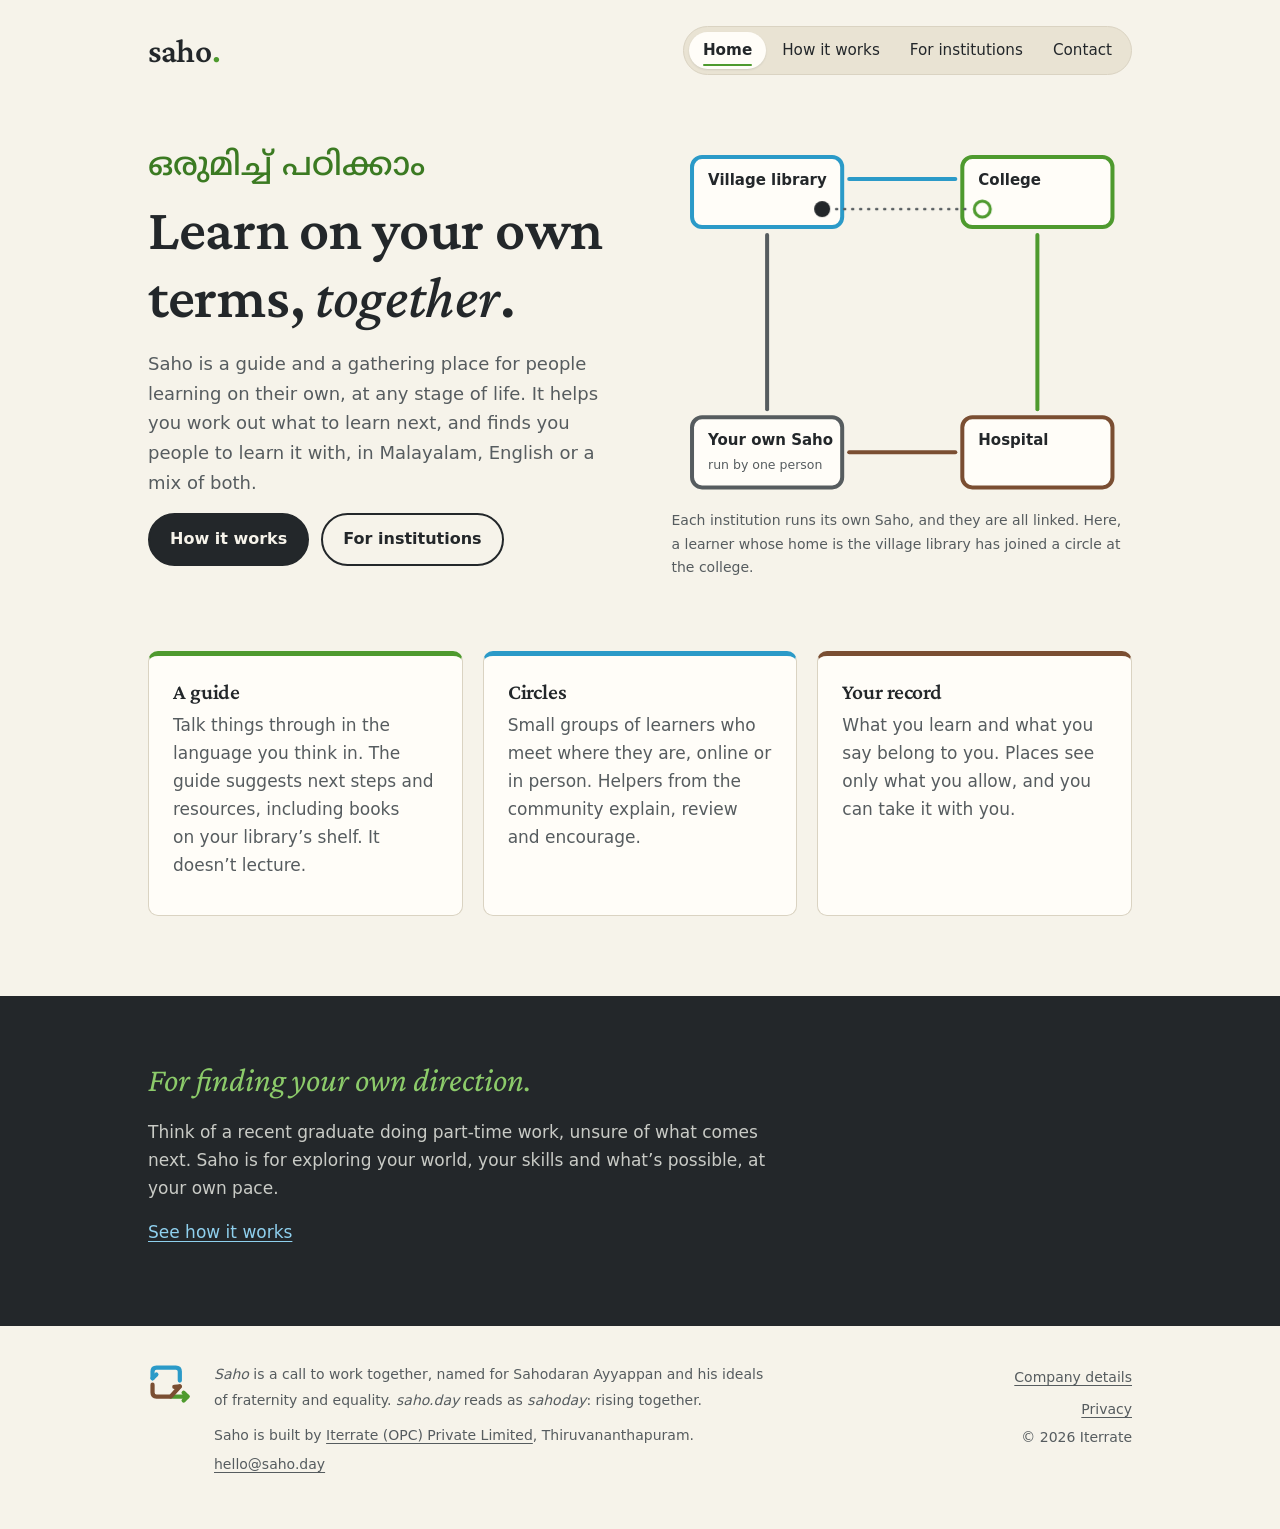
==== docs/index.html @ b88bfa1c "Calmer home picture, name story in the footer, compact steps - Home picture: four linked places, one" ====
<!DOCTYPE html>
<html lang="en-IN">
<head>
<meta charset="utf-8">
<meta name="viewport" content="width=device-width, initial-scale=1">
<title>Saho · Learn on your own terms, together</title>
<meta name="description" content="Saho is an open, federated learning platform in Malayalam and English. Any institution can run its own Saho, and learners keep what they learn.">
<link rel="canonical" href="https://saho.day/">
<meta property="og:type" content="website">
<meta property="og:site_name" content="Saho">
<meta property="og:title" content="Saho · Learn on your own terms, together">
<meta property="og:description" content="Saho is an open, federated learning platform in Malayalam and English. Any institution can run its own Saho, and learners keep what they learn.">
<meta property="og:url" content="https://saho.day/">
<meta property="og:locale" content="en_IN">
<meta name="twitter:card" content="summary">
<meta name="theme-color" content="#F6F3EA" media="(prefers-color-scheme: light)">
<meta name="theme-color" content="#282D2A" media="(prefers-color-scheme: dark)">
<meta name="darkreader-lock">
<link rel="icon" href="favicon.ico" sizes="any">
<link rel="icon" href="iterrate-icon.svg" type="image/svg+xml">
<link rel="apple-touch-icon" href="apple-touch-icon.png">
<link rel="manifest" href="site.webmanifest">
<link rel="preload" href="fonts/crimson-pro-latin.woff2" as="font" type="font/woff2" crossorigin>
<link rel="preload" href="fonts/crimson-pro-italic-latin.woff2" as="font" type="font/woff2" crossorigin>
<script type="application/ld+json">{"@context": "https://schema.org", "@type": "SoftwareApplication", "name": "Saho", "url": "https://saho.day/", "applicationCategory": "EducationalApplication", "inLanguage": ["ml", "en"], "publisher": {"@type": "Organization", "name": "Iterrate (OPC) Private Limited", "url": "https://iterrate.in/"}}</script>

<link rel="stylesheet" href="style.css?v=aba12845">
</head>
<body>
<a class="skip" href="#main">Skip to content</a>
<header class="site-head">
  <div class="wrap">
    <a class="wordmark" href="./"><b>saho</b><span class="vh">home</span></a>
    <nav aria-label="Main"><ul class="nav"><li><a href="./" aria-current="page">Home</a></li><li><a href="how-it-works.html">How it works</a></li><li><a href="institutions.html">For institutions</a></li><li><a href="contact.html">Contact</a></li></ul></nav>
    <script>(function(){var n=document.querySelector('.nav'),c=n&&n.querySelector('[aria-current]');if(c&&n.scrollWidth>n.clientWidth)n.scrollLeft=c.offsetLeft-(n.clientWidth-c.offsetWidth)/2;})();</script>
  </div>
</header>
<main id="main">

<div class="wrap">
  <div class="home-top">
    <div>
      <h1><span class="hero-ml" lang="ml">ഒരുമിച്ച് പഠിക്കാം</span>Learn on your own terms, <em>together</em>.</h1>
      <p class="lede">Saho is a guide and a gathering place for people learning on their own, at any stage of life. It helps you work out what to learn next, and finds you people to learn it with, in Malayalam, English or a mix of both.</p>
      <div class="btns">
        <a class="btn primary" href="how-it-works.html">How it works</a>
        <a class="btn" href="institutions.html">For institutions</a>
      </div>
    </div>
    <figure class="fed">
  <svg viewBox="0 0 460 370" role="img" aria-label="Four linked places: a village library, a college, a hospital and someone's own Saho. A learner at the library has a dotted link to a circle at the college.">
    <path class="ln sky" pathLength="100" style="--len:100;--d:.1s" d="M177 52H283"/>
    <path class="ln leaf" pathLength="100" style="--len:100;--d:.5s" d="M365 108V282"/>
    <path class="ln earth" pathLength="100" style="--len:100;--d:.9s" d="M283 325H177"/>
    <path class="ln plain" pathLength="100" style="--len:100;--d:1.3s" d="M95 282V108"/>
    <rect class="place sky" x="20" y="30" width="150" height="70" rx="10"/>
    <text class="lbl" x="36" y="58">Village library</text>
    <rect class="place leaf" x="290" y="30" width="150" height="70" rx="10"/>
    <text class="lbl" x="306" y="58">College</text>
    <rect class="place earth" x="290" y="290" width="150" height="70" rx="10"/>
    <text class="lbl" x="306" y="318">Hospital</text>
    <rect class="place plain" x="20" y="290" width="150" height="70" rx="10"/>
    <text class="lbl" x="36" y="318">Your own Saho</text>
    <text class="sub" x="36" y="342">run by one person</text>
    <g class="step s2">
      <path class="dots" d="M164 82H298"/>
      <circle class="ring" cx="310" cy="82" r="8"/>
    </g>
    <circle class="me step s1" cx="150" cy="82" r="8"/>
  </svg>
  <figcaption>Each institution runs its own Saho, and they are all linked. Here, a learner whose home is the village library has joined a circle at the college.</figcaption>
</figure>
  </div>

  <section aria-label="What Saho does">
    <div class="grid">
      <div class="tile leaf">
        <h2>A guide</h2>
        <p>Talk things through in the language you think in. The guide suggests next steps and resources, including books on your library’s shelf. It doesn’t lecture.</p>
      </div>
      <div class="tile sky">
        <h2>Circles</h2>
        <p>Small groups of learners who meet where they are, online or in person. Helpers from the community explain, review and encourage.</p>
      </div>
      <div class="tile earth">
        <h2>Your record</h2>
        <p>What you learn and what you say belong to you. Places see only what you allow, and you can take it with you.</p>
      </div>
    </div>
  </section>
</div>

<div class="band">
  <div class="wrap">
    <p class="big"><em>For finding your own direction.</em></p>
    <p>Think of a recent graduate doing part-time work, unsure of what comes next. Saho is for exploring your world, your skills and what’s possible, at your own pace.</p>
    <p><a href="how-it-works.html">See how it works</a></p>
  </div>
</div>

</main>
<footer class="site-foot">
  <div class="wrap">
    <picture><source srcset="iterrate-icon-dark.svg" media="(prefers-color-scheme: dark)"><img src="iterrate-icon.svg" alt="" width="44" height="44"></picture>
    <div>
      <p class="name-note"><em>Saho</em> is a call to work together, named for Sahodaran Ayyappan and his ideals of fraternity and equality. <em>saho.day</em> reads as <em>sahoday</em>: rising together.</p>
      <p>Saho is built by <a href="https://iterrate.in">Iterrate (OPC) Private Limited</a>, Thiruvananthapuram.</p>
      <p><a href="mailto:hello@saho.day">hello@saho.day</a></p>
    </div>
    <ul>
      <li><a href="https://iterrate.in/company.html">Company details</a></li>
      <li><a href="contact.html#privacy">Privacy</a></li>
      <li>© 2026 Iterrate</li>
    </ul>
  </div>
</footer>
</body>
</html>
---- docs/style.css ----
/* saho.day. Colours, type and the line motif follow the Iterrate design guide (shared with iterrate.in). */
@font-face{font-family:'Crimson Pro';font-style:normal;font-weight:400 700;font-display:swap;src:url(fonts/crimson-pro-latin.woff2) format('woff2')}
@font-face{font-family:'Crimson Pro';font-style:italic;font-weight:400 700;font-display:swap;src:url(fonts/crimson-pro-italic-latin.woff2) format('woff2')}
/* Malayalam: only downloaded when a page actually contains Malayalam letters (unicode-range). */
@font-face{font-family:'Noto Sans Malayalam';font-style:normal;font-weight:400 700;font-display:swap;src:url(fonts/noto-sans-malayalam.woff2) format('woff2');
  unicode-range:U+0307,U+0323,U+0951-0952,U+0964-0965,U+0D00-0D7F,U+1CDA,U+1CF2,U+200C-200D,U+20B9,U+25CC,U+A830-A832}

:root{
  color-scheme:light dark;
  /* colours (light) */
  --paper:#F6F3EA; --surface:#FFFDF8; --ink:#23272A; --muted:#565C5F; --rule:#DAD3C2;
  --navbar:#E9E3D3; --navhover:#DDD5C1; --current:#FFFDF8;
  --sky:#2B9AC8; --sky-text:#1C6E93; --leaf:#4E9A2E; --leaf-text:#3B7A22; --earth:#7A4E32;
  --leaf-soft:#E7F0DF;
  --band:#23272A; --band-text:#C9CBC6; --band-head:#EEEBE2; --band-leaf:#8CCB6A; --band-link:#8FD0EE;
  --on-accent:#FFFFFF;
  /* type */
  --display:'Crimson Pro', Georgia, 'Times New Roman', 'Noto Sans Malayalam', serif;
  --body:system-ui, -apple-system, 'Segoe UI', 'Noto Sans', Roboto, 'Noto Sans Malayalam', sans-serif;
  --t-xs:.8rem;     /* small uppercase labels */
  --t-s:.875rem;    /* footer, notes, nav */
  --t-m:1.125rem;   /* lede */
  --t-l:1.35rem;    /* card headings, quotes */
  --t-xl:clamp(1.6rem,3vw,2.1rem);    /* section headings */
  --t-xxl:clamp(2.3rem,5.4vw,3.7rem); /* page titles */
  /* shape */
  --line:5px; --radius:10px;
}
/* Dark: a soft charcoal rather than near-black, so it is easier on the eyes; every text colour
   still has a contrast of 4.6:1 or more against it. */
@media (prefers-color-scheme:dark){
  :root{
    --paper:#282D2A; --surface:#313633; --ink:#ECE9E0; --muted:#B4B9B4; --rule:#464C48;
    --navbar:#313633; --navhover:#3B413D; --current:#454B47;
    --sky:#4FB3E0; --sky-text:#8CCFEE; --leaf:#6CBF45; --leaf-text:#93D070; --earth:#C9946C;
    --leaf-soft:#2F3A29;
    --band:#1E2220; --band-text:#C9CBC6; --band-head:#EEEBE2; --band-leaf:#93D070; --band-link:#8CCFEE;
    --on-accent:#282D2A;
  }
}
*{box-sizing:border-box}
html{-webkit-text-size-adjust:100%;text-size-adjust:100%}
body{margin:0;background:var(--paper);color:var(--ink);font:1.0625rem/1.65 var(--body)}
img{max-width:100%}
a{color:var(--sky-text);text-underline-offset:3px;text-decoration-thickness:1px}
a:hover{color:var(--ink)}
:focus-visible{outline:2px solid var(--sky-text);outline-offset:3px;border-radius:4px}
.band :focus-visible{outline-color:var(--band-link)}
:lang(ml){font-family:'Noto Sans Malayalam', var(--body);line-height:1.8}
.wrap{max-width:1040px;margin:0 auto;padding:0 28px}
.narrow{max-width:720px}
.page-top{margin-top:40px}
.vh{position:absolute;width:1px;height:1px;padding:0;margin:-1px;overflow:hidden;clip:rect(0 0 0 0);white-space:nowrap;border:0}
.skip{position:absolute;left:-999px}.skip:focus{left:12px;top:12px;background:var(--surface);color:var(--ink);padding:8px 12px;z-index:9}

/* ---------- header ---------- */
.site-head{padding:26px 0 18px}
.site-head .wrap{display:flex;align-items:center;justify-content:space-between;gap:24px;flex-wrap:wrap}
.brand img{display:block;width:150px;height:auto}
.site-head nav{min-width:0;max-width:100%}
.nav{display:flex;gap:2px;margin:0;padding:5px;list-style:none;font-size:.95rem;background:var(--navbar);border:1px solid var(--rule);border-radius:999px}
.nav a{display:block;color:var(--ink);text-decoration:none;padding:6px 14px;border-radius:999px;position:relative;white-space:nowrap}
.nav a:hover{background:var(--navhover)}
.nav a:focus-visible{outline-offset:-2px}
.nav a[aria-current="page"]{font-weight:600;background:var(--current);box-shadow:0 1px 2px rgba(35,39,42,.12)}
.nav a[aria-current="page"]::after{content:"";position:absolute;left:14px;right:14px;bottom:3px;height:2px;background:var(--leaf);border-radius:2px}
/* Narrow screens: the links stay on one row and the pill scrolls sideways. */
@media (max-width:820px){
  .site-head nav{width:100%}
  .nav{overflow-x:auto;scrollbar-width:none;-webkit-overflow-scrolling:touch}
  .nav::-webkit-scrollbar{display:none}
}
@media (max-width:560px){.nav{font-size:var(--t-s);padding:4px}.nav a{padding:6px 11px}.nav a[aria-current="page"]::after{left:11px;right:11px}}

/* ---------- type ---------- */
h1,h2,h3{font-family:var(--display);font-weight:600;line-height:1.15;letter-spacing:-.005em;margin:0}
h1{font-size:var(--t-xxl);margin-bottom:18px}
h1 em,h2 em{font-style:italic;font-weight:500}
h2{font-size:var(--t-xl);margin-bottom:14px}
h3{font-size:var(--t-l);margin-bottom:6px}
p{margin:0 0 16px;text-wrap:pretty}
h1,h2,h3,.band .big{text-wrap:balance}
.lede{font-size:var(--t-m);color:var(--muted);max-width:58ch}
.small{font-size:var(--t-s);color:var(--muted)}
/* Addresses: one line per part on wider screens, wrapping freely on phones */
.addr .line{display:block}
@media (max-width:560px){.addr .line{display:inline}}

/* Section heading mark: a short line ending in the logo's half arrowhead */
.mark{display:inline-block;width:46px;height:14px;margin-bottom:10px;background:var(--leaf);
  -webkit-mask:url("data:image/svg+xml,%3Csvg xmlns='http://www.w3.org/2000/svg' viewBox='0 0 46 14'%3E%3Cpath d='M2 7H42M35 1.5 42 7' fill='none' stroke='%23000' stroke-width='3.2' stroke-linecap='round' stroke-linejoin='round'/%3E%3C/svg%3E") no-repeat;
  mask:url("data:image/svg+xml,%3Csvg xmlns='http://www.w3.org/2000/svg' viewBox='0 0 46 14'%3E%3Cpath d='M2 7H42M35 1.5 42 7' fill='none' stroke='%23000' stroke-width='3.2' stroke-linecap='round' stroke-linejoin='round'/%3E%3C/svg%3E") no-repeat}
.mark.sky{background:var(--sky)}
.mark.earth{background:var(--earth)}

/* ---------- hero: the logo's loop drawn around the headline (paths drawn by loop.js) ---------- */
.hero{position:relative;margin:30px 0 10px;padding:70px 90px 84px 74px}
.hero svg.loop{position:absolute;inset:0;width:100%;height:100%;overflow:visible;pointer-events:none}
.hero svg.loop path{fill:none;stroke-width:var(--line);stroke-linecap:round;stroke-linejoin:round}
.hero svg.loop .sky{stroke:var(--sky)} .hero svg.loop .leaf{stroke:var(--leaf)} .hero svg.loop .earth{stroke:var(--earth)}
@media (prefers-reduced-motion:no-preference){
  .hero svg.loop.draw path{stroke-dasharray:var(--dash);stroke-dashoffset:var(--off);animation:draw var(--dur,1s) cubic-bezier(.45,.05,.35,1) forwards;animation-delay:var(--delay,0s)}
}
@keyframes draw{to{stroke-dashoffset:0}}
.hero h1{max-width:17ch;margin-bottom:22px}
.hero .lede{margin-bottom:10px}
.hero .lede:last-of-type{margin-bottom:28px}
.btns{display:flex;gap:12px;flex-wrap:wrap}
.btn{display:inline-block;padding:11px 20px;border-radius:999px;text-decoration:none;font-weight:600;font-size:1rem;border:2px solid var(--ink);color:var(--ink)}
.btn.primary{background:var(--ink);color:var(--paper)}
.btn:hover{background:var(--leaf-text);border-color:var(--leaf-text);color:var(--on-accent)}

/* ---------- blocks ---------- */
section{margin:72px 0}
.now{display:flex;gap:18px;align-items:baseline;flex-wrap:wrap;background:var(--surface);border:1px solid var(--rule);border-left:var(--line) solid var(--leaf);border-radius:var(--radius);padding:16px 22px;margin-top:44px}
.now strong{font-family:var(--display);font-size:var(--t-l)}
.grid{display:grid;grid-template-columns:repeat(3,1fr);gap:20px}
.grid.two{grid-template-columns:repeat(2,1fr)}
.tile{background:var(--surface);border:1px solid var(--rule);border-radius:var(--radius);padding:24px 24px 20px;display:flex;flex-direction:column}
.tile h2,.tile h3{font-size:var(--t-l);margin-bottom:6px}
.tile p{color:var(--muted);flex:1}
.tile .go{font-weight:600;text-decoration:none}
.tile.sky{border-top:var(--line) solid var(--sky)}
.tile.leaf{border-top:var(--line) solid var(--leaf)}
.tile.earth{border-top:var(--line) solid var(--earth)}
.band{background:var(--band);color:var(--band-head);padding:64px 0;margin:80px 0}
.band .big{font-family:var(--display);font-size:var(--t-xl);line-height:1.2;max-width:26ch;margin-bottom:18px}
.band .big em{color:var(--band-leaf)}
.band p{color:var(--band-text);max-width:60ch}
.band a{color:var(--band-link)}
.card{background:var(--surface);border:1px solid var(--rule);border-radius:var(--radius);padding:26px}
.quote{font-family:var(--display);font-style:italic;font-size:var(--t-l);line-height:1.4;border-left:var(--line) solid var(--sky);padding:4px 0 4px 20px;margin:26px 0;color:var(--ink)}

/* numbered principles */
.principles{list-style:none;margin:0;padding:0;counter-reset:p}
.principles li{counter-increment:p;display:grid;grid-template-columns:64px 1fr;gap:6px 18px;padding:26px 0;border-top:1px solid var(--rule)}
.principles li::before{content:counter(p,decimal-leading-zero);font-family:var(--display);font-size:var(--t-xl);line-height:1;color:var(--leaf-text);grid-row:span 2}
.principles h2{font-size:var(--t-l);margin:0}
.principles li > *{grid-column:2}
.principles p{margin:0;color:var(--muted)}
.principles p + p{margin-top:10px}

/* timeline */
.timeline{list-style:none;margin:0;padding:0 0 0 28px;border-left:3px solid var(--rule)}
.timeline li{position:relative;padding:0 0 30px}
.timeline li::before{content:"";position:absolute;left:-37px;top:7px;width:15px;height:15px;border-radius:50%;background:var(--paper);border:3px solid var(--leaf)}
.timeline li.past::before{border-color:var(--earth)}
.timeline time{font-size:var(--t-xs);letter-spacing:.08em;text-transform:uppercase;color:var(--earth);font-weight:600}
.timeline h2{font-size:var(--t-l);margin:2px 0 4px}
.timeline p{margin:0;color:var(--muted)}

/* details lists and documents */
dl.facts{display:grid;grid-template-columns:minmax(150px,220px) 1fr;gap:12px 24px;margin:0}
dl.facts dt{color:var(--muted)}
dl.facts dd{margin:0}
table.docs{width:100%;border-collapse:collapse;font-size:1rem}
table.docs th,table.docs td{text-align:left;padding:12px 10px;border-top:1px solid var(--rule);vertical-align:top}
table.docs th{font-size:var(--t-xs);letter-spacing:.06em;text-transform:uppercase;color:var(--muted);border-top:0}

/* compact name + logo strip on About */
.strip{display:grid;grid-template-columns:200px 1fr;gap:28px;align-items:center;border-top:1px solid var(--rule);padding-top:28px}
.strip img{width:200px;height:auto;display:block}
.strip p{font-size:var(--t-s);color:var(--muted);margin-bottom:8px}
.subscribe{background:var(--surface);border:1px solid var(--rule);border-left:var(--line) solid var(--sky);border-radius:var(--radius);padding:20px 22px;margin-top:36px}
.subscribe h2{font-size:var(--t-l);margin-bottom:4px}
.subscribe p{margin:0}
.subscribe p + p{margin-top:8px}

/* ---------- footer ---------- */
main:has(> .band:last-child) + .site-foot{margin-top:0;border-top:0}
main > .band:last-child{margin-bottom:0}
.site-foot{border-top:1px solid var(--rule);margin-top:96px;padding:36px 0 48px;font-size:var(--t-s);line-height:1.8;color:var(--muted)}
.site-foot .wrap{display:grid;grid-template-columns:auto 1fr auto;gap:22px;align-items:start}
.site-foot img{width:44px;height:44px;display:block}
.site-foot p{margin:0 0 4px}
.site-foot .name-note{max-width:62ch;margin-bottom:10px}
.site-foot ul{list-style:none;margin:0;padding:0;text-align:right}
.site-foot li a{display:inline-block;padding:3px 0}
.site-foot a{color:var(--muted)}

@media (max-width:820px){
  .grid,.grid.two{grid-template-columns:1fr}
  .site-foot .wrap{grid-template-columns:auto 1fr}
  .site-foot ul{grid-column:1/-1;text-align:left;display:flex;gap:6px 18px;flex-wrap:wrap}
}
@media (max-width:560px){
  body{font-size:1rem}
  .wrap{padding:0 20px}
  .hero{padding:56px 46px 70px 40px}
  dl.facts{grid-template-columns:1fr;gap:2px}
  dl.facts dd{margin-bottom:12px}
  .principles li{grid-template-columns:44px 1fr}
  .principles li::before{font-size:var(--t-l)}
  .strip{grid-template-columns:1fr}
}
@media (max-width:400px){
  .hero{padding:46px 40px 60px 32px}
  .hero h1{font-size:2.1rem}
  .hero .lede{font-size:1.05rem}
}

/* ---------- Windows high-contrast mode: keep the current page visible in the nav ---------- */
@media (forced-colors:active){
  .nav a[aria-current="page"]{outline:2px solid CanvasText;outline-offset:-4px}
}

/* ---------- print: black on white, no navigation, links spelt out ---------- */
@media print{
  :root{--paper:#fff;--surface:#fff;--ink:#000;--muted:#333;--rule:#bbb;--sky-text:#000;--leaf-text:#000;--band:#fff;--band-text:#000;--band-head:#000;--band-leaf:#000;--band-link:#000}
  body{font-size:11pt;line-height:1.5}
  .skip,.site-head nav,.btns,.now a,.hero svg.loop,.tile .go,.site-foot ul{display:none}
  .site-head{padding:0 0 12pt}
  .hero{padding:0;margin:0}
  section{margin:18pt 0}
  .band{padding:12pt 0;margin:18pt 0;border-top:1px solid #bbb;border-bottom:1px solid #bbb}
  .grid,.grid.two{grid-template-columns:1fr 1fr}
  .tile,.card,.now,.subscribe{break-inside:avoid}
  a{color:#000;text-decoration:none}
  main a[href^="http"]::after,main a[href^="annual-returns/"]::after,main a[href^="mailto:"]::after{content:" (" attr(href) ")";font-size:.85em;word-break:break-all}
  main a[href^="mailto:"]::after{content:""}
  main a[href^="annual-returns/"]::after{content:" (iterrate.in/" attr(href) ")"}
  .site-foot{margin-top:24pt;padding-top:12pt}
}

/* ---------- saho.day additions ---------- */
.wordmark{display:flex;align-items:baseline;gap:10px;color:var(--ink);text-decoration:none}
.wordmark b{font-family:var(--display);font-size:2.1rem;font-weight:600;letter-spacing:-.01em;line-height:1}
.wordmark b::after{content:".";color:var(--leaf)}
.wordmark span{font-size:var(--t-s);color:var(--muted)}
.hero-ml{display:block;font-family:'Noto Sans Malayalam', var(--body);font-size:.55em;font-weight:500;line-height:1.5;color:var(--leaf-text);margin-bottom:6px;letter-spacing:0}
.home-top{display:grid;grid-template-columns:minmax(0,1.05fr) minmax(0,1fr);gap:40px;align-items:center;margin-top:34px}
.home-top h1{max-width:15ch}

/* Federation picture on the home page: four linked places, one learner, one circle */
.fed{margin:0}
.fed svg{display:block;width:100%;height:auto;overflow:visible}
.fed .ln{fill:none;stroke-width:4;stroke-linecap:round;stroke-linejoin:round}
.fed .sky,.fig .sky{stroke:var(--sky)} .fed .leaf,.fig .leaf{stroke:var(--leaf)} .fed .earth,.fig .earth{stroke:var(--earth)} .fed .plain,.fig .plain{stroke:var(--muted)}
.fed .place{fill:var(--surface);stroke-width:4}
.fed .lbl{fill:var(--ink);font:600 15px var(--body)}
.fed .sub{fill:var(--muted);font:400 12.5px var(--body)}
.fed .me,.fig .me{fill:var(--ink)}
.fed .dots,.fig .dots{fill:none;stroke:var(--muted);stroke-width:2.5;stroke-linecap:round;stroke-dasharray:1 7}
.fed .ring{fill:var(--surface);stroke:var(--leaf);stroke-width:3}
.fed figcaption{font-size:var(--t-s);color:var(--muted);margin-top:12px;max-width:52ch}
@media (prefers-reduced-motion:no-preference){
  .fed .ln{stroke-dasharray:var(--len);stroke-dashoffset:var(--len);animation:draw .9s cubic-bezier(.45,.05,.35,1) forwards;animation-delay:var(--d,0s)}
  .fed .step{opacity:0;animation:appear .6s ease-out forwards}
  .fed .s1{animation-delay:2.2s} .fed .s2{animation-delay:2.9s}
}
@keyframes appear{to{opacity:1}}

/* Compact steps on How it works */
.steps{list-style:none;margin:36px 0 0;padding:0;counter-reset:s;display:grid;grid-template-columns:repeat(2,minmax(0,1fr));gap:26px 36px}
.steps li{counter-increment:s;border-top:1px solid var(--rule);padding-top:16px}
.steps h2{font-size:var(--t-l);margin:0 0 6px;display:flex;align-items:baseline;gap:10px}
.steps h2::before{content:counter(s);font-size:var(--t-s);font-family:var(--body);font-weight:600;color:var(--leaf-text);border:1.5px solid currentColor;border-radius:50%;width:1.7em;height:1.7em;display:inline-flex;align-items:center;justify-content:center;flex:none;transform:translateY(-2px)}
.steps p{margin:0;color:var(--muted);font-size:var(--t-s);line-height:1.6}
@media (max-width:620px){.steps{grid-template-columns:1fr;gap:20px}}

/* Figures on How it works */
.fig{margin:28px 0}
.fig svg{display:block;width:100%;height:auto}
.fig .ln{fill:none;stroke-width:4;stroke-linecap:round;stroke-linejoin:round}
.fig .place{fill:var(--surface);stroke-width:4}
.fig .spot{fill:var(--surface);stroke-width:4}
.fig .lbl{fill:var(--ink);font:600 20px var(--body)}
.fig .sub{fill:var(--muted);font:400 17px var(--body)}
.fig .head{fill:var(--muted);font:600 14px var(--body);letter-spacing:.06em}
.fig .faint{opacity:.45}
.fig.centre svg{max-width:520px;margin:0 auto}
.fig.centre .lbl{font-size:22px}.fig.centre .sub{font-size:19px}
.fig figcaption{font-size:var(--t-s);color:var(--muted);margin-top:10px;max-width:60ch}
.panels{display:grid;grid-template-columns:repeat(3,minmax(0,1fr));gap:18px;margin:0;padding:0;list-style:none}
.panels.two{grid-template-columns:repeat(2,minmax(0,1fr));gap:28px}
.panels li{margin:0}
.panels h3{font:600 var(--t-s)/1.3 var(--body);letter-spacing:.06em;text-transform:uppercase;color:var(--muted);margin:0 0 8px}
.panels p{font-size:var(--t-s);color:var(--muted);margin:8px 0 0}
@media (max-width:620px){.panels,.panels.two{grid-template-columns:1fr;gap:22px}.panels svg{max-width:240px}.panels.two svg{max-width:320px}}
@media (max-width:820px){.home-top{grid-template-columns:1fr;gap:28px}}
@media print{.fed .step{opacity:1;animation:none}.fed .ln{stroke-dasharray:none;stroke-dashoffset:0}}
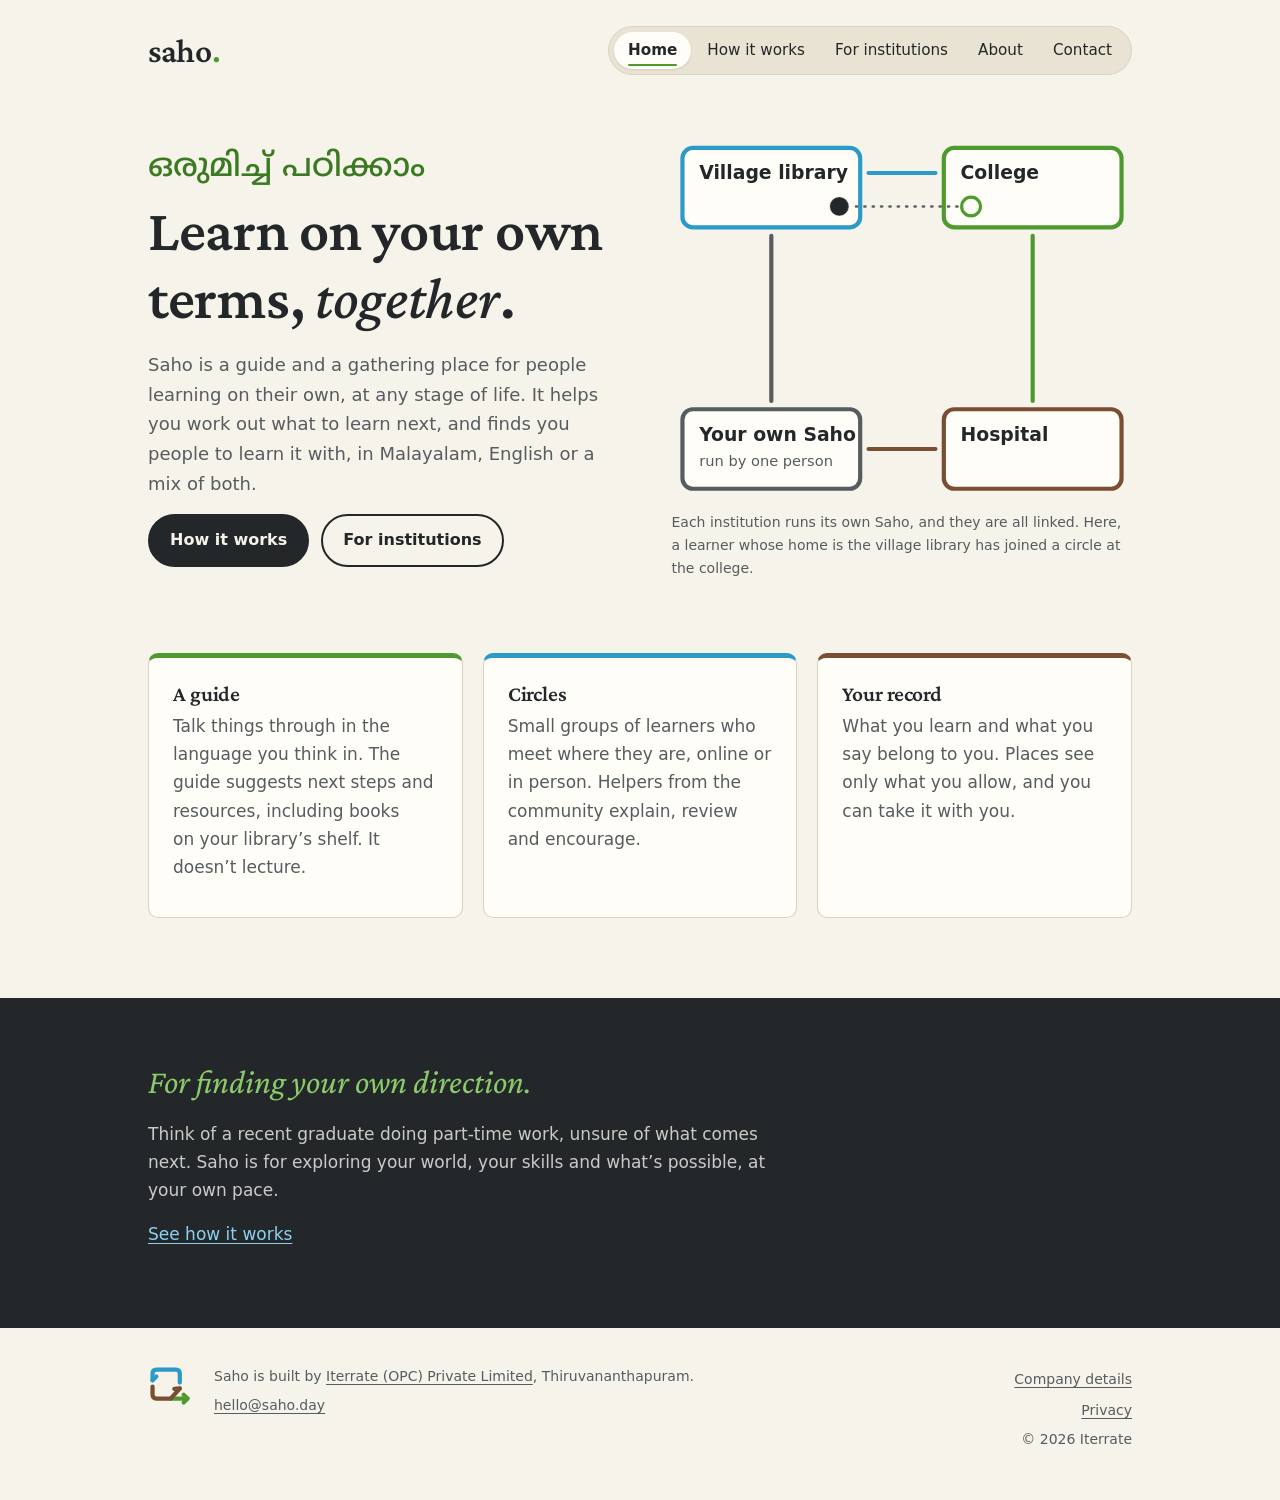
==== commit 5cc2867c: "Add an About page for the name story; audit fixes - New About page: why we're building Saho (from it" ====
--- a/docs/index.html
+++ b/docs/index.html
@@ -24,14 +24,14 @@
 <link rel="preload" href="fonts/crimson-pro-italic-latin.woff2" as="font" type="font/woff2" crossorigin>
 <script type="application/ld+json">{"@context": "https://schema.org", "@type": "SoftwareApplication", "name": "Saho", "url": "https://saho.day/", "applicationCategory": "EducationalApplication", "inLanguage": ["ml", "en"], "publisher": {"@type": "Organization", "name": "Iterrate (OPC) Private Limited", "url": "https://iterrate.in/"}}</script>
 
-<link rel="stylesheet" href="style.css?v=aba12845">
+<link rel="stylesheet" href="style.css?v=4b4bf000">
 </head>
 <body>
 <a class="skip" href="#main">Skip to content</a>
 <header class="site-head">
   <div class="wrap">
     <a class="wordmark" href="./"><b>saho</b><span class="vh">home</span></a>
-    <nav aria-label="Main"><ul class="nav"><li><a href="./" aria-current="page">Home</a></li><li><a href="how-it-works.html">How it works</a></li><li><a href="institutions.html">For institutions</a></li><li><a href="contact.html">Contact</a></li></ul></nav>
+    <nav aria-label="Main"><ul class="nav"><li><a href="./" aria-current="page">Home</a></li><li><a href="how-it-works.html">How it works</a></li><li><a href="institutions.html">For institutions</a></li><li><a href="about.html">About</a></li><li><a href="contact.html">Contact</a></li></ul></nav>
     <script>(function(){var n=document.querySelector('.nav'),c=n&&n.querySelector('[aria-current]');if(c&&n.scrollWidth>n.clientWidth)n.scrollLeft=c.offsetLeft-(n.clientWidth-c.offsetWidth)/2;})();</script>
   </div>
 </header>
@@ -48,25 +48,25 @@
       </div>
     </div>
     <figure class="fed">
-  <svg viewBox="0 0 460 370" role="img" aria-label="Four linked places: a village library, a college, a hospital and someone's own Saho. A learner at the library has a dotted link to a circle at the college.">
-    <path class="ln sky" pathLength="100" style="--len:100;--d:.1s" d="M177 52H283"/>
-    <path class="ln leaf" pathLength="100" style="--len:100;--d:.5s" d="M365 108V282"/>
-    <path class="ln earth" pathLength="100" style="--len:100;--d:.9s" d="M283 325H177"/>
-    <path class="ln plain" pathLength="100" style="--len:100;--d:1.3s" d="M95 282V108"/>
-    <rect class="place sky" x="20" y="30" width="150" height="70" rx="10"/>
-    <text class="lbl" x="36" y="58">Village library</text>
-    <rect class="place leaf" x="290" y="30" width="150" height="70" rx="10"/>
-    <text class="lbl" x="306" y="58">College</text>
-    <rect class="place earth" x="290" y="290" width="150" height="70" rx="10"/>
-    <text class="lbl" x="306" y="318">Hospital</text>
-    <rect class="place plain" x="20" y="290" width="150" height="70" rx="10"/>
-    <text class="lbl" x="36" y="318">Your own Saho</text>
-    <text class="sub" x="36" y="342">run by one person</text>
+  <svg viewBox="0 0 440 356" role="img" aria-label="Four linked places: a village library, a college, a hospital and someone's own Saho. A learner at the library has a dotted link to a circle at the college.">
+    <path class="ln sky" pathLength="100" style="--len:100;--d:.1s" d="M188 44H252"/>
+    <path class="ln leaf" pathLength="100" style="--len:100;--d:.5s" d="M345 104V262"/>
+    <path class="ln earth" pathLength="100" style="--len:100;--d:.9s" d="M252 308H188"/>
+    <path class="ln plain" pathLength="100" style="--len:100;--d:1.3s" d="M95 262V104"/>
+    <rect class="place sky" x="10" y="20" width="170" height="76" rx="10"/>
+    <text class="lbl" x="26" y="50">Village library</text>
+    <rect class="place leaf" x="260" y="20" width="170" height="76" rx="10"/>
+    <text class="lbl" x="276" y="50">College</text>
+    <rect class="place earth" x="260" y="270" width="170" height="76" rx="10"/>
+    <text class="lbl" x="276" y="300">Hospital</text>
+    <rect class="place plain" x="10" y="270" width="170" height="76" rx="10"/>
+    <text class="lbl" x="26" y="300">Your own Saho</text>
+    <text class="sub" x="26" y="324">run by one person</text>
     <g class="step s2">
-      <path class="dots" d="M164 82H298"/>
-      <circle class="ring" cx="310" cy="82" r="8"/>
+      <path class="dots" d="M176 76H274"/>
+      <circle class="ring" cx="286" cy="76" r="9"/>
     </g>
-    <circle class="me step s1" cx="150" cy="82" r="8"/>
+    <circle class="me step s1" cx="160" cy="76" r="9"/>
   </svg>
   <figcaption>Each institution runs its own Saho, and they are all linked. Here, a learner whose home is the village library has joined a circle at the college.</figcaption>
 </figure>
@@ -103,7 +103,6 @@
   <div class="wrap">
     <picture><source srcset="iterrate-icon-dark.svg" media="(prefers-color-scheme: dark)"><img src="iterrate-icon.svg" alt="" width="44" height="44"></picture>
     <div>
-      <p class="name-note"><em>Saho</em> is a call to work together, named for Sahodaran Ayyappan and his ideals of fraternity and equality. <em>saho.day</em> reads as <em>sahoday</em>: rising together.</p>
       <p>Saho is built by <a href="https://iterrate.in">Iterrate (OPC) Private Limited</a>, Thiruvananthapuram.</p>
       <p><a href="mailto:hello@saho.day">hello@saho.day</a></p>
     </div>
--- a/docs/style.css
+++ b/docs/style.css
@@ -173,7 +173,6 @@
 .site-foot .wrap{display:grid;grid-template-columns:auto 1fr auto;gap:22px;align-items:start}
 .site-foot img{width:44px;height:44px;display:block}
 .site-foot p{margin:0 0 4px}
-.site-foot .name-note{max-width:62ch;margin-bottom:10px}
 .site-foot ul{list-style:none;margin:0;padding:0;text-align:right}
 .site-foot li a{display:inline-block;padding:3px 0}
 .site-foot a{color:var(--muted)}
@@ -233,12 +232,12 @@
 
 /* Federation picture on the home page: four linked places, one learner, one circle */
 .fed{margin:0}
-.fed svg{display:block;width:100%;height:auto;overflow:visible}
+.fed svg{display:block;width:100%;max-width:460px;height:auto;overflow:visible}
 .fed .ln{fill:none;stroke-width:4;stroke-linecap:round;stroke-linejoin:round}
 .fed .sky,.fig .sky{stroke:var(--sky)} .fed .leaf,.fig .leaf{stroke:var(--leaf)} .fed .earth,.fig .earth{stroke:var(--earth)} .fed .plain,.fig .plain{stroke:var(--muted)}
 .fed .place{fill:var(--surface);stroke-width:4}
-.fed .lbl{fill:var(--ink);font:600 15px var(--body)}
-.fed .sub{fill:var(--muted);font:400 12.5px var(--body)}
+.fed .lbl{fill:var(--ink);font:600 18px var(--body)}
+.fed .sub{fill:var(--muted);font:400 14px var(--body)}
 .fed .me,.fig .me{fill:var(--ink)}
 .fed .dots,.fig .dots{fill:none;stroke:var(--muted);stroke-width:2.5;stroke-linecap:round;stroke-dasharray:1 7}
 .fed .ring{fill:var(--surface);stroke:var(--leaf);stroke-width:3}
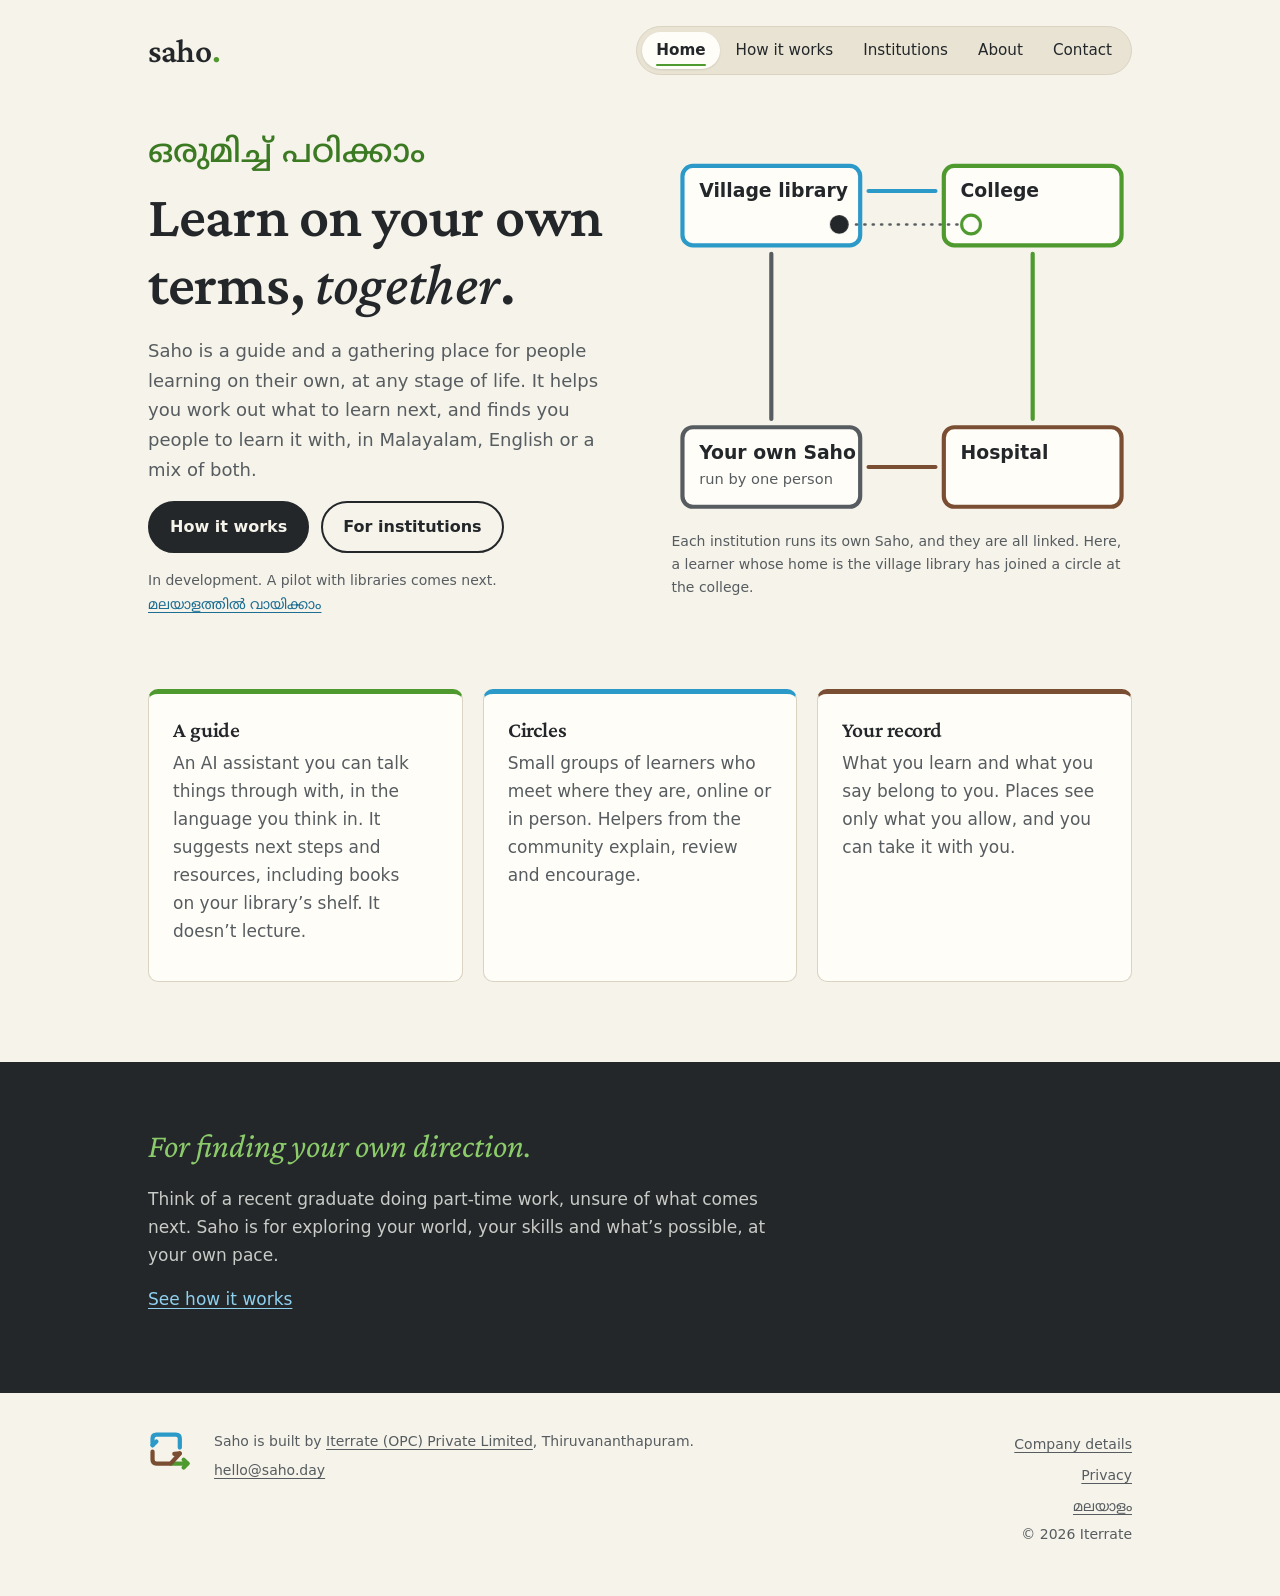
==== commit 00212c1e: "Audit picks: phone menu, status line, share image, Malayalam home draft - Menu: 'Institutions'; on p" ====
--- a/docs/index.html
+++ b/docs/index.html
@@ -12,7 +12,11 @@
 <meta property="og:description" content="Saho is an open, federated learning platform in Malayalam and English. Any institution can run its own Saho, and learners keep what they learn.">
 <meta property="og:url" content="https://saho.day/">
 <meta property="og:locale" content="en_IN">
-<meta name="twitter:card" content="summary">
+<meta property="og:image" content="https://saho.day/og.png">
+<meta property="og:image:width" content="1200">
+<meta property="og:image:height" content="630">
+<meta property="og:image:alt" content="Saho: Learn on your own terms, together. Four linked places: a village library, a college, a hospital and someone's own Saho.">
+<meta name="twitter:card" content="summary_large_image">
 <meta name="theme-color" content="#F6F3EA" media="(prefers-color-scheme: light)">
 <meta name="theme-color" content="#282D2A" media="(prefers-color-scheme: dark)">
 <meta name="darkreader-lock">
@@ -21,17 +25,19 @@
 <link rel="apple-touch-icon" href="apple-touch-icon.png">
 <link rel="manifest" href="site.webmanifest">
 <link rel="preload" href="fonts/crimson-pro-latin.woff2" as="font" type="font/woff2" crossorigin>
+<link rel="alternate" hreflang="en" href="https://saho.day/">
+<link rel="alternate" hreflang="ml" href="https://saho.day/ml.html">
 <link rel="preload" href="fonts/crimson-pro-italic-latin.woff2" as="font" type="font/woff2" crossorigin>
 <script type="application/ld+json">{"@context": "https://schema.org", "@type": "SoftwareApplication", "name": "Saho", "url": "https://saho.day/", "applicationCategory": "EducationalApplication", "inLanguage": ["ml", "en"], "publisher": {"@type": "Organization", "name": "Iterrate (OPC) Private Limited", "url": "https://iterrate.in/"}}</script>
 
-<link rel="stylesheet" href="style.css?v=4b4bf000">
+<link rel="stylesheet" href="style.css?v=600034e3">
 </head>
 <body>
 <a class="skip" href="#main">Skip to content</a>
 <header class="site-head">
   <div class="wrap">
     <a class="wordmark" href="./"><b>saho</b><span class="vh">home</span></a>
-    <nav aria-label="Main"><ul class="nav"><li><a href="./" aria-current="page">Home</a></li><li><a href="how-it-works.html">How it works</a></li><li><a href="institutions.html">For institutions</a></li><li><a href="about.html">About</a></li><li><a href="contact.html">Contact</a></li></ul></nav>
+    <nav aria-label="Main"><ul class="nav"><li><a href="./" aria-current="page">Home</a></li><li><a href="how-it-works.html">How it works</a></li><li><a href="institutions.html">Institutions</a></li><li><a href="about.html">About</a></li><li><a href="contact.html">Contact</a></li></ul></nav>
     <script>(function(){var n=document.querySelector('.nav'),c=n&&n.querySelector('[aria-current]');if(c&&n.scrollWidth>n.clientWidth)n.scrollLeft=c.offsetLeft-(n.clientWidth-c.offsetWidth)/2;})();</script>
   </div>
 </header>
@@ -46,6 +52,7 @@
         <a class="btn primary" href="how-it-works.html">How it works</a>
         <a class="btn" href="institutions.html">For institutions</a>
       </div>
+      <p class="status">In development. A pilot with libraries comes next. <a href="ml.html" lang="ml">മലയാളത്തിൽ വായിക്കാം</a></p>
     </div>
     <figure class="fed">
   <svg viewBox="0 0 440 356" role="img" aria-label="Four linked places: a village library, a college, a hospital and someone's own Saho. A learner at the library has a dotted link to a circle at the college.">
@@ -76,7 +83,7 @@
     <div class="grid">
       <div class="tile leaf">
         <h2>A guide</h2>
-        <p>Talk things through in the language you think in. The guide suggests next steps and resources, including books on your library’s shelf. It doesn’t lecture.</p>
+        <p>An AI assistant you can talk things through with, in the language you think in. It suggests next steps and resources, including books on your library’s shelf. It doesn’t lecture.</p>
       </div>
       <div class="tile sky">
         <h2>Circles</h2>
@@ -109,6 +116,7 @@
     <ul>
       <li><a href="https://iterrate.in/company.html">Company details</a></li>
       <li><a href="contact.html#privacy">Privacy</a></li>
+      <li><a href="ml.html" lang="ml">മലയാളം</a></li>
       <li>© 2026 Iterrate</li>
     </ul>
   </div>
--- a/docs/style.css
+++ b/docs/style.css
@@ -70,7 +70,9 @@
   .nav{overflow-x:auto;scrollbar-width:none;-webkit-overflow-scrolling:touch}
   .nav::-webkit-scrollbar{display:none}
 }
-@media (max-width:560px){.nav{font-size:var(--t-s);padding:4px}.nav a{padding:6px 11px}.nav a[aria-current="page"]::after{left:11px;right:11px}}
+/* Phones: the wordmark is the home link, so Home leaves the bar and the other four fit. */
+@media (max-width:560px){.nav{font-size:.84rem;padding:3px;gap:0}.nav li:first-child{display:none}.nav a{padding:7px 8px}.nav a[aria-current="page"]::after{left:8px;right:8px}}
+@media (max-width:380px){.nav{font-size:.8rem}}
 
 /* ---------- type ---------- */
 h1,h2,h3{font-family:var(--display);font-weight:600;line-height:1.15;letter-spacing:-.005em;margin:0}
@@ -229,6 +231,16 @@
 .hero-ml{display:block;font-family:'Noto Sans Malayalam', var(--body);font-size:.55em;font-weight:500;line-height:1.5;color:var(--leaf-text);margin-bottom:6px;letter-spacing:0}
 .home-top{display:grid;grid-template-columns:minmax(0,1.05fr) minmax(0,1fr);gap:40px;align-items:center;margin-top:34px}
 .home-top h1{max-width:15ch}
+.status{font-size:var(--t-s);color:var(--muted);margin:16px 0 0}
+/* Malayalam page: Malayalam letters run larger, so headings step down a little */
+:lang(ml) h1{font-size:clamp(1.9rem,4.2vw,2.9rem);line-height:1.35}
+:lang(ml) h2{line-height:1.4}
+:lang(ml) .hero-ml{font-family:var(--display);font-size:.6em;font-style:italic;line-height:1.3}
+.small-en{font-weight:400;font-size:.85em}
+/* Malayalam has no italic: slanted letters look broken, so emphasis stays upright */
+em:lang(ml),i:lang(ml){font-style:normal}
+.home-top h1 em:lang(ml){color:var(--leaf-text)}
+.fed text:lang(ml){font-family:'Noto Sans Malayalam', var(--body)}
 
 /* Federation picture on the home page: four linked places, one learner, one circle */
 .fed{margin:0}
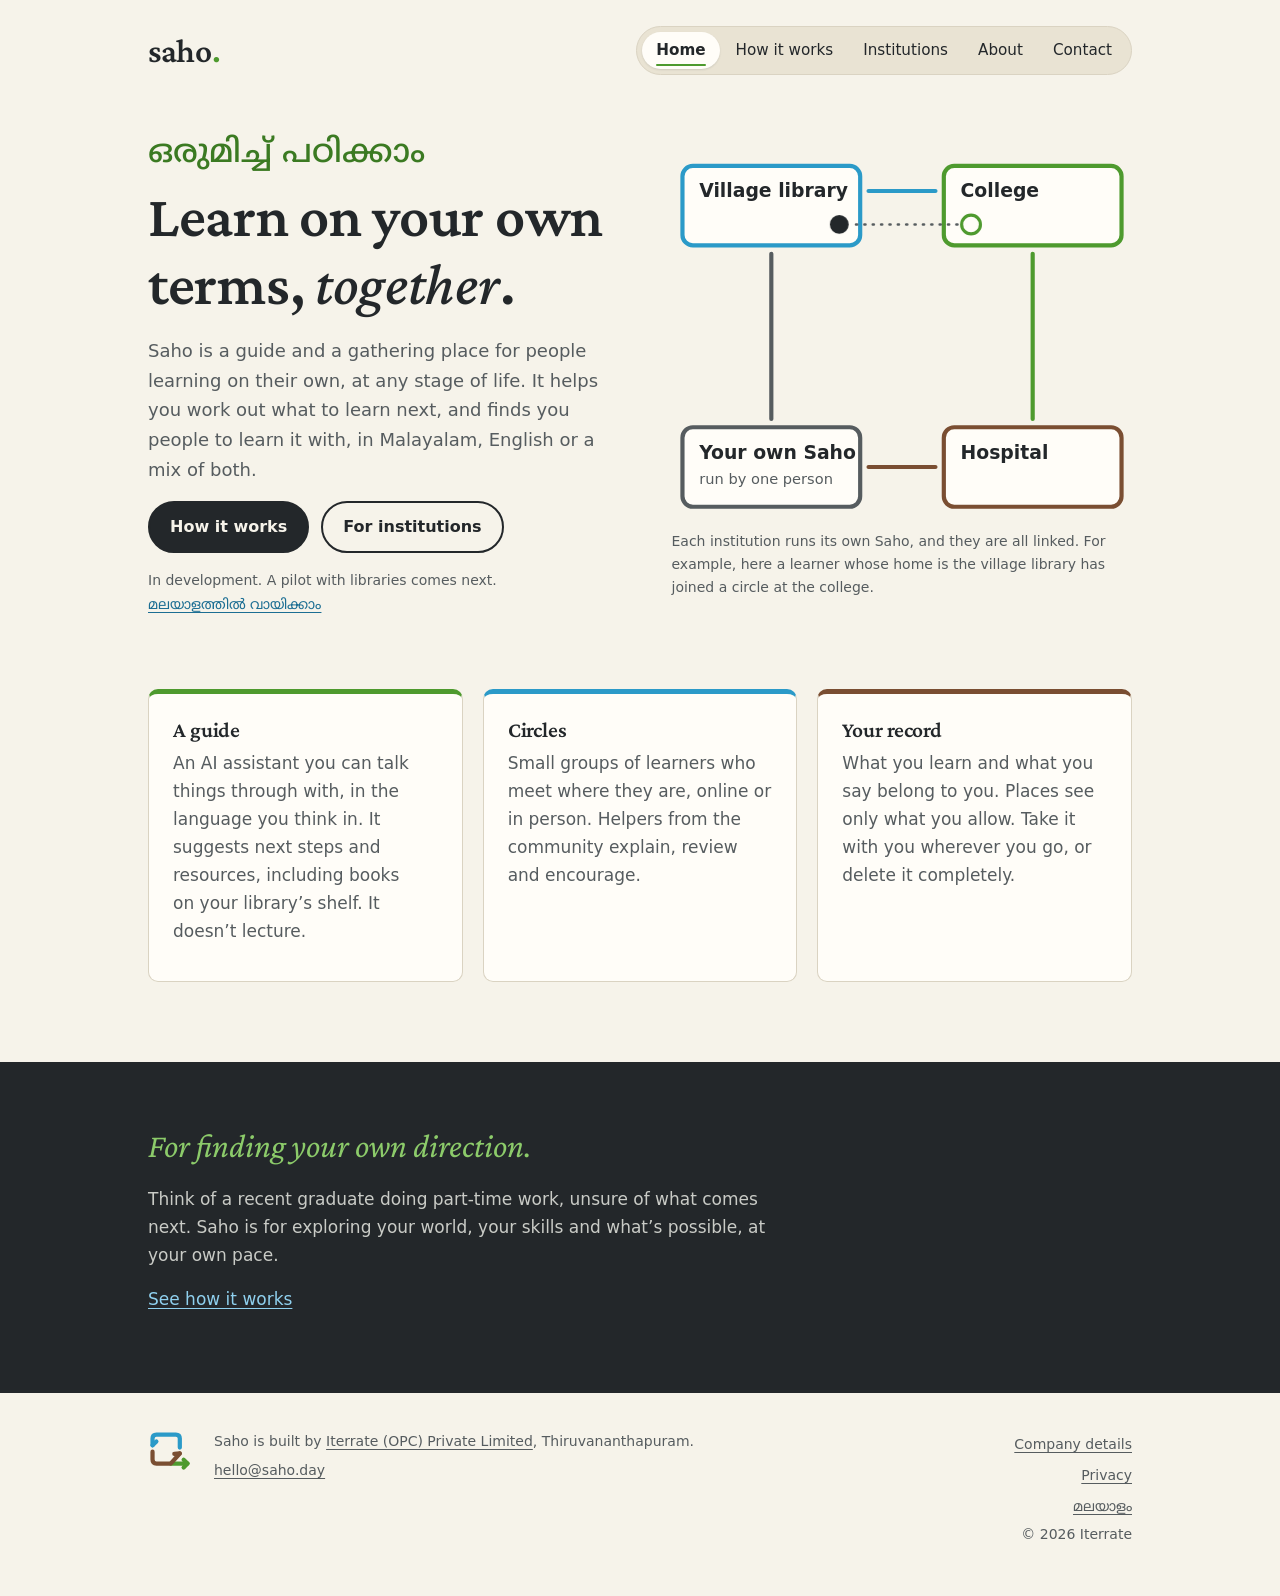
==== commit 68af8afc: "Status line and caption wording; record can be deleted (both languages) - Malayalam status: sangeeth" ====
--- a/docs/index.html
+++ b/docs/index.html
@@ -30,7 +30,7 @@
 <link rel="preload" href="fonts/crimson-pro-italic-latin.woff2" as="font" type="font/woff2" crossorigin>
 <script type="application/ld+json">{"@context": "https://schema.org", "@type": "SoftwareApplication", "name": "Saho", "url": "https://saho.day/", "applicationCategory": "EducationalApplication", "inLanguage": ["ml", "en"], "publisher": {"@type": "Organization", "name": "Iterrate (OPC) Private Limited", "url": "https://iterrate.in/"}}</script>
 
-<link rel="stylesheet" href="style.css?v=600034e3">
+<link rel="stylesheet" href="style.css?v=113696ea">
 </head>
 <body>
 <a class="skip" href="#main">Skip to content</a>
@@ -75,7 +75,7 @@
     </g>
     <circle class="me step s1" cx="160" cy="76" r="9"/>
   </svg>
-  <figcaption>Each institution runs its own Saho, and they are all linked. Here, a learner whose home is the village library has joined a circle at the college.</figcaption>
+  <figcaption>Each institution runs its own Saho, and they are all linked. For example, here a learner whose home is the village library has joined a circle at the college.</figcaption>
 </figure>
   </div>
 
@@ -91,7 +91,7 @@
       </div>
       <div class="tile earth">
         <h2>Your record</h2>
-        <p>What you learn and what you say belong to you. Places see only what you allow, and you can take it with you.</p>
+        <p>What you learn and what you say belong to you. Places see only what you allow. Take it with you wherever you go, or delete it completely.</p>
       </div>
     </div>
   </section>
--- a/docs/style.css
+++ b/docs/style.css
@@ -233,7 +233,7 @@
 .home-top h1{max-width:15ch}
 .status{font-size:var(--t-s);color:var(--muted);margin:16px 0 0}
 /* Malayalam page: Malayalam letters run larger, so headings step down a little */
-:lang(ml) h1{font-size:clamp(1.9rem,4.2vw,2.9rem);line-height:1.35}
+:lang(ml) h1{font-size:clamp(1.6rem,3.3vw,2.25rem);line-height:1.4}
 :lang(ml) h2{line-height:1.4}
 :lang(ml) .hero-ml{font-family:var(--display);font-size:.6em;font-style:italic;line-height:1.3}
 .small-en{font-weight:400;font-size:.85em}
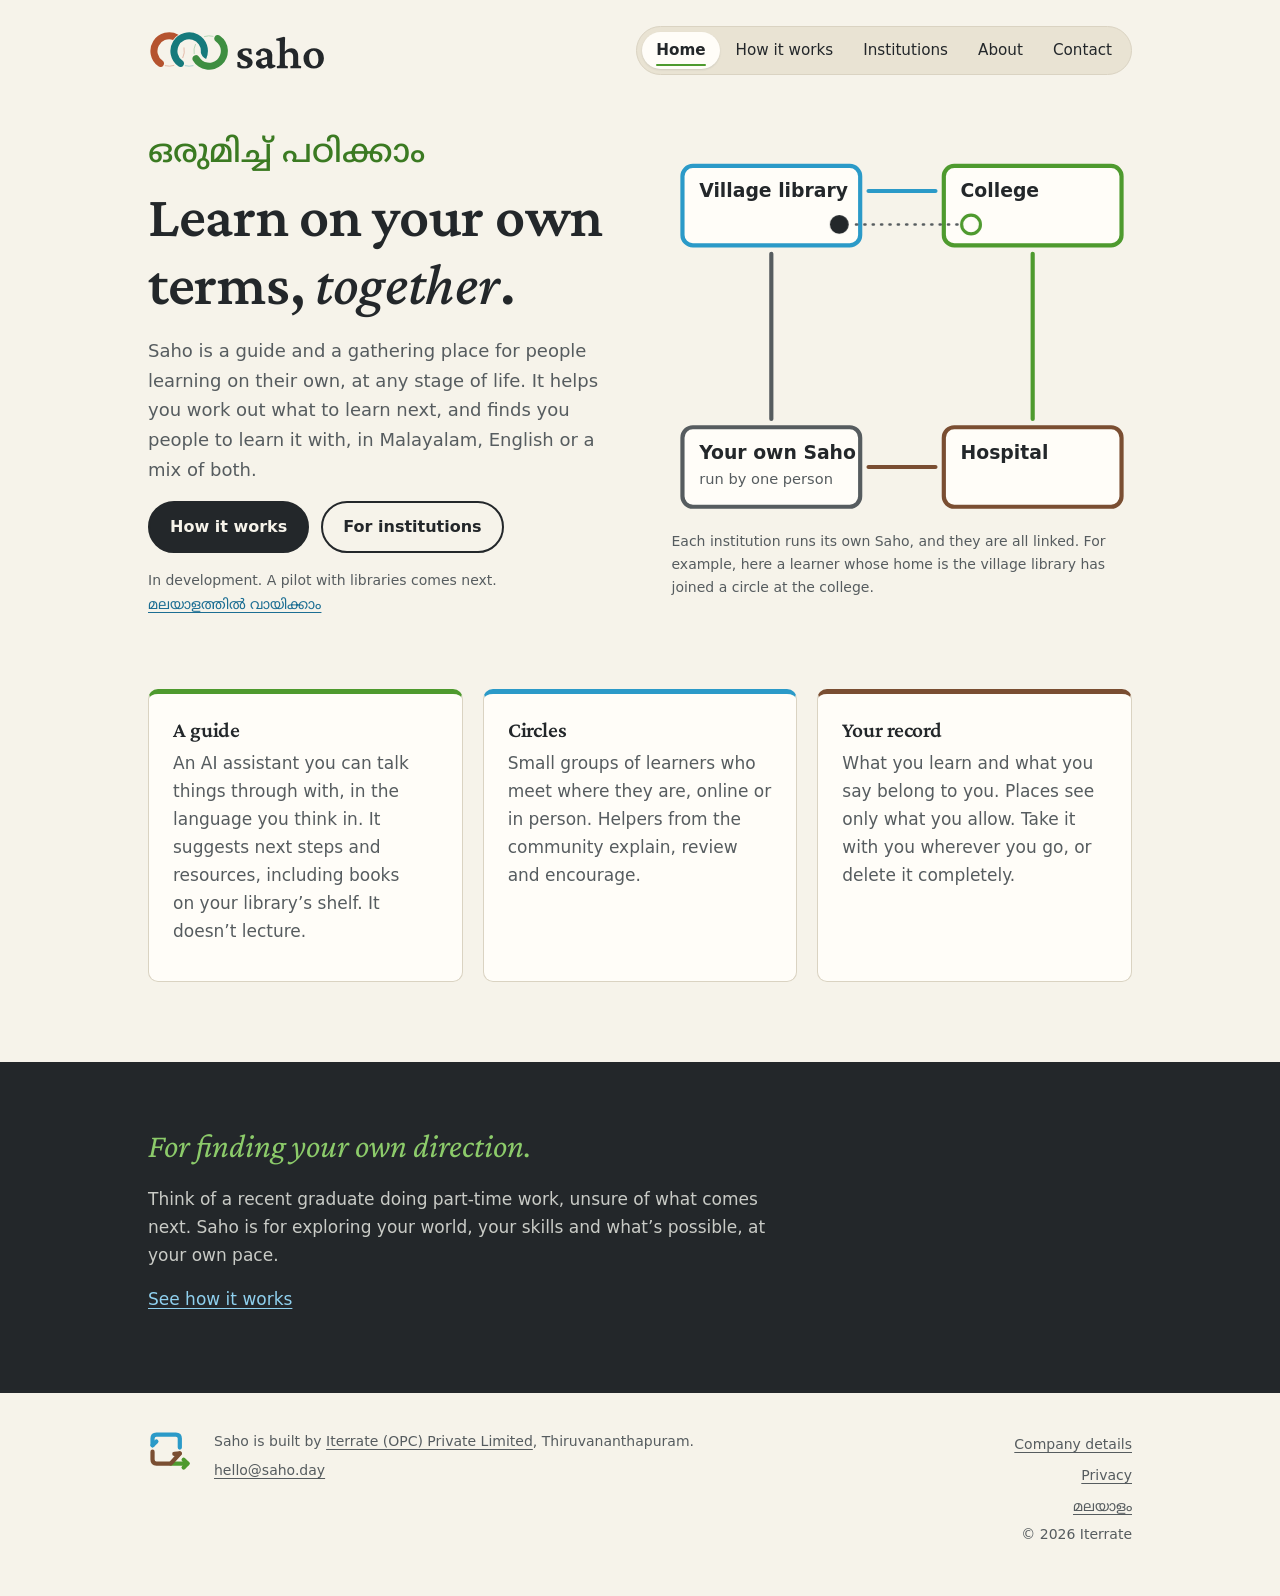
==== commit ddb093de: "Saho logo in the header, Saho favicon and icons, share image with the logo - Header: horizontal Saho" ====
--- a/docs/index.html
+++ b/docs/index.html
@@ -21,7 +21,7 @@
 <meta name="theme-color" content="#282D2A" media="(prefers-color-scheme: dark)">
 <meta name="darkreader-lock">
 <link rel="icon" href="favicon.ico" sizes="any">
-<link rel="icon" href="iterrate-icon.svg" type="image/svg+xml">
+<link rel="icon" href="saho-icon.svg" type="image/svg+xml">
 <link rel="apple-touch-icon" href="apple-touch-icon.png">
 <link rel="manifest" href="site.webmanifest">
 <link rel="preload" href="fonts/crimson-pro-latin.woff2" as="font" type="font/woff2" crossorigin>
@@ -30,13 +30,13 @@
 <link rel="preload" href="fonts/crimson-pro-italic-latin.woff2" as="font" type="font/woff2" crossorigin>
 <script type="application/ld+json">{"@context": "https://schema.org", "@type": "SoftwareApplication", "name": "Saho", "url": "https://saho.day/", "applicationCategory": "EducationalApplication", "inLanguage": ["ml", "en"], "publisher": {"@type": "Organization", "name": "Iterrate (OPC) Private Limited", "url": "https://iterrate.in/"}}</script>
 
-<link rel="stylesheet" href="style.css?v=113696ea">
+<link rel="stylesheet" href="style.css?v=e41f66fd">
 </head>
 <body>
 <a class="skip" href="#main">Skip to content</a>
 <header class="site-head">
   <div class="wrap">
-    <a class="wordmark" href="./"><b>saho</b><span class="vh">home</span></a>
+    <a class="wordmark" href="./"><picture><source srcset="saho-logo-dark.svg" media="(prefers-color-scheme: dark)"><img src="saho-logo.svg" alt="Saho home" width="180" height="42"></picture></a>
     <nav aria-label="Main"><ul class="nav"><li><a href="./" aria-current="page">Home</a></li><li><a href="how-it-works.html">How it works</a></li><li><a href="institutions.html">Institutions</a></li><li><a href="about.html">About</a></li><li><a href="contact.html">Contact</a></li></ul></nav>
     <script>(function(){var n=document.querySelector('.nav'),c=n&&n.querySelector('[aria-current]');if(c&&n.scrollWidth>n.clientWidth)n.scrollLeft=c.offsetLeft-(n.clientWidth-c.offsetWidth)/2;})();</script>
   </div>
--- a/docs/style.css
+++ b/docs/style.css
@@ -224,10 +224,9 @@
 }
 
 /* ---------- saho.day additions ---------- */
-.wordmark{display:flex;align-items:baseline;gap:10px;color:var(--ink);text-decoration:none}
-.wordmark b{font-family:var(--display);font-size:2.1rem;font-weight:600;letter-spacing:-.01em;line-height:1}
-.wordmark b::after{content:".";color:var(--leaf)}
-.wordmark span{font-size:var(--t-s);color:var(--muted)}
+.wordmark{display:block;line-height:0;border-radius:6px}
+.wordmark img{display:block;height:42px;width:auto}
+@media (max-width:560px){.wordmark img{height:34px}}
 .hero-ml{display:block;font-family:'Noto Sans Malayalam', var(--body);font-size:.55em;font-weight:500;line-height:1.5;color:var(--leaf-text);margin-bottom:6px;letter-spacing:0}
 .home-top{display:grid;grid-template-columns:minmax(0,1.05fr) minmax(0,1fr);gap:40px;align-items:center;margin-top:34px}
 .home-top h1{max-width:15ch}
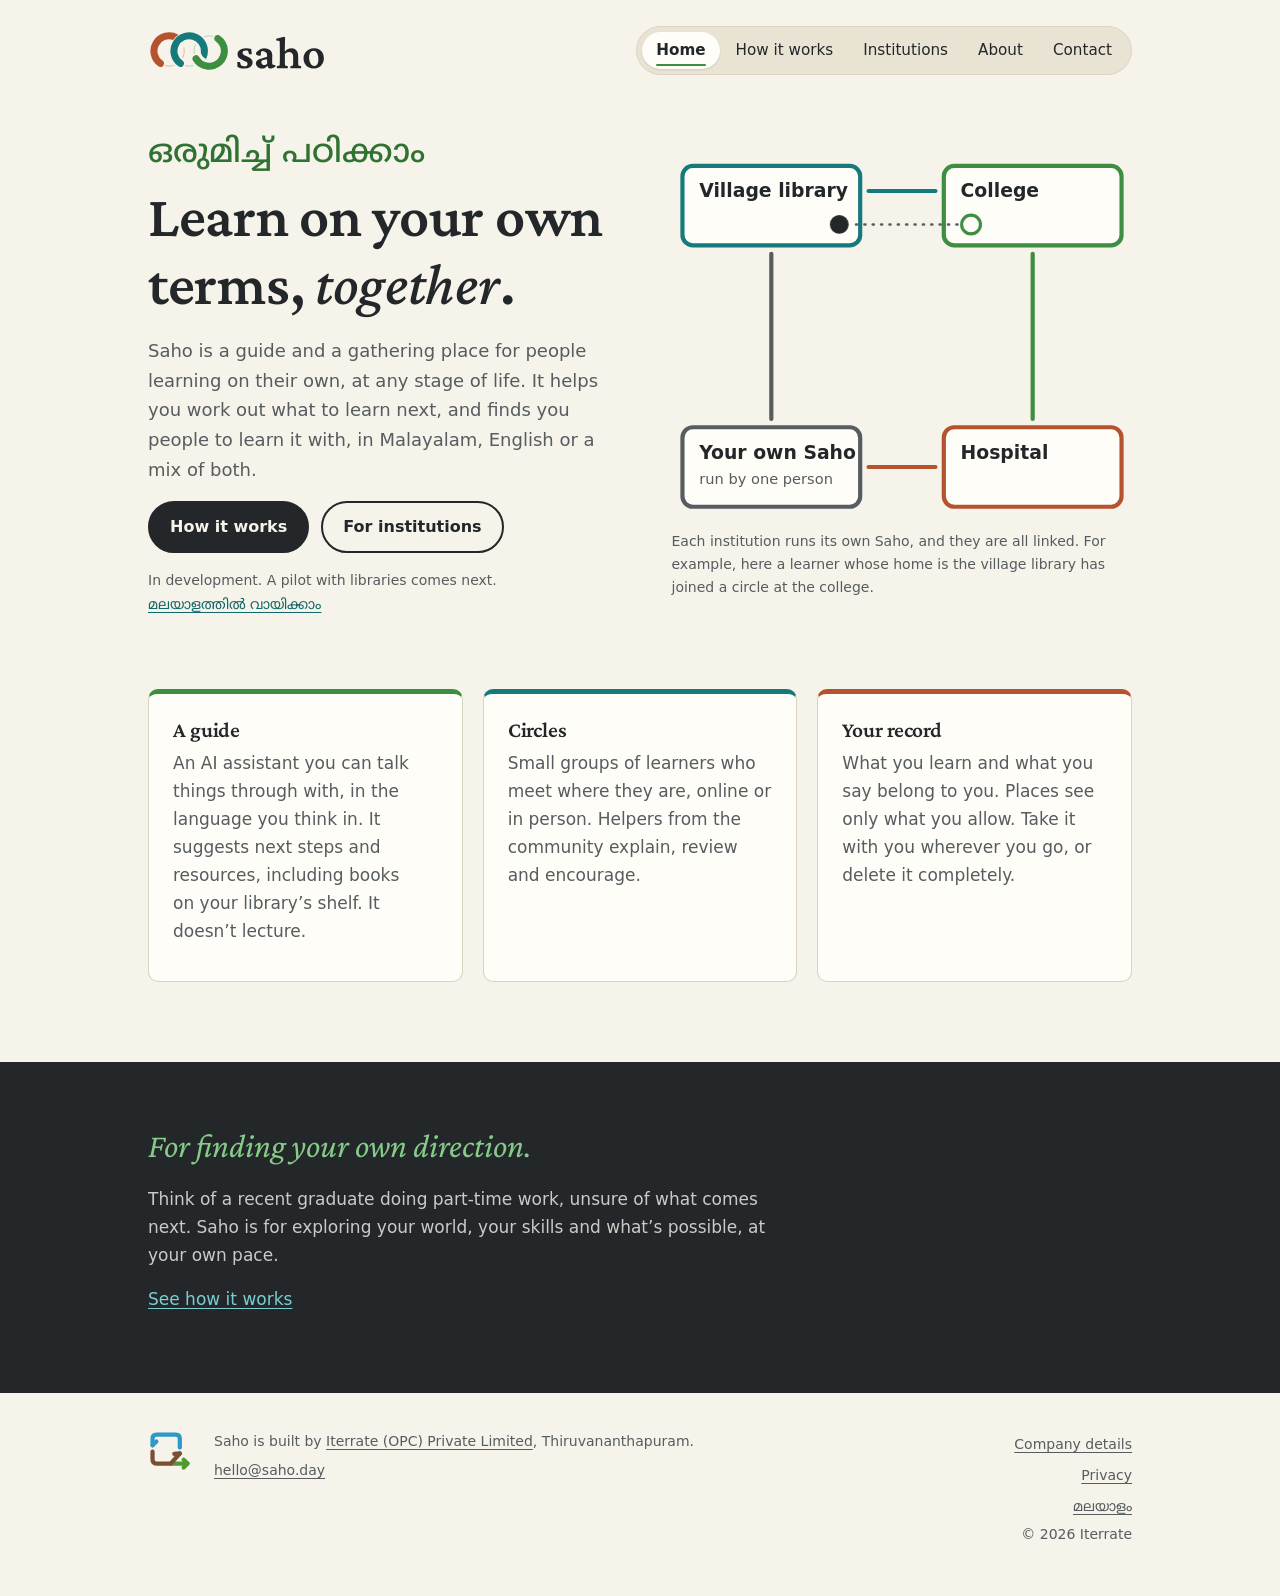
==== commit 7aea348c: "Use Saho's logo palette for the site colours Backwater teal, paddy green and laterite (and their dar" ====
--- a/docs/index.html
+++ b/docs/index.html
@@ -30,7 +30,7 @@
 <link rel="preload" href="fonts/crimson-pro-italic-latin.woff2" as="font" type="font/woff2" crossorigin>
 <script type="application/ld+json">{"@context": "https://schema.org", "@type": "SoftwareApplication", "name": "Saho", "url": "https://saho.day/", "applicationCategory": "EducationalApplication", "inLanguage": ["ml", "en"], "publisher": {"@type": "Organization", "name": "Iterrate (OPC) Private Limited", "url": "https://iterrate.in/"}}</script>
 
-<link rel="stylesheet" href="style.css?v=e41f66fd">
+<link rel="stylesheet" href="style.css?v=a7a4d92a">
 </head>
 <body>
 <a class="skip" href="#main">Skip to content</a>
--- a/docs/style.css
+++ b/docs/style.css
@@ -1,4 +1,5 @@
-/* saho.day. Colours, type and the line motif follow the Iterrate design guide (shared with iterrate.in). */
+/* saho.day. Type and the line motif follow the Iterrate design guide (shared with iterrate.in); the colours are
+   Saho's own, from its logo: backwater teal, paddy green and laterite. */
 @font-face{font-family:'Crimson Pro';font-style:normal;font-weight:400 700;font-display:swap;src:url(fonts/crimson-pro-latin.woff2) format('woff2')}
 @font-face{font-family:'Crimson Pro';font-style:italic;font-weight:400 700;font-display:swap;src:url(fonts/crimson-pro-italic-latin.woff2) format('woff2')}
 /* Malayalam: only downloaded when a page actually contains Malayalam letters (unicode-range). */
@@ -10,9 +11,9 @@
   /* colours (light) */
   --paper:#F6F3EA; --surface:#FFFDF8; --ink:#23272A; --muted:#565C5F; --rule:#DAD3C2;
   --navbar:#E9E3D3; --navhover:#DDD5C1; --current:#FFFDF8;
-  --sky:#2B9AC8; --sky-text:#1C6E93; --leaf:#4E9A2E; --leaf-text:#3B7A22; --earth:#7A4E32;
-  --leaf-soft:#E7F0DF;
-  --band:#23272A; --band-text:#C9CBC6; --band-head:#EEEBE2; --band-leaf:#8CCB6A; --band-link:#8FD0EE;
+  --sky:#167A7C; --sky-text:#12676A; --leaf:#3E8E41; --leaf-text:#2F7232; --earth:#B5532F;
+  --leaf-soft:#E3EFE3;
+  --band:#23272A; --band-text:#C9CBC6; --band-head:#EEEBE2; --band-leaf:#86CB88; --band-link:#7CCDCF;
   --on-accent:#FFFFFF;
   /* type */
   --display:'Crimson Pro', Georgia, 'Times New Roman', 'Noto Sans Malayalam', serif;
@@ -32,9 +33,9 @@
   :root{
     --paper:#282D2A; --surface:#313633; --ink:#ECE9E0; --muted:#B4B9B4; --rule:#464C48;
     --navbar:#313633; --navhover:#3B413D; --current:#454B47;
-    --sky:#4FB3E0; --sky-text:#8CCFEE; --leaf:#6CBF45; --leaf-text:#93D070; --earth:#C9946C;
-    --leaf-soft:#2F3A29;
-    --band:#1E2220; --band-text:#C9CBC6; --band-head:#EEEBE2; --band-leaf:#93D070; --band-link:#8CCFEE;
+    --sky:#3BA9AB; --sky-text:#7CCDCF; --leaf:#5FB362; --leaf-text:#86CB88; --earth:#D9774F;
+    --leaf-soft:#2C3A2D;
+    --band:#1E2220; --band-text:#C9CBC6; --band-head:#EEEBE2; --band-leaf:#86CB88; --band-link:#7CCDCF;
     --on-accent:#282D2A;
   }
 }
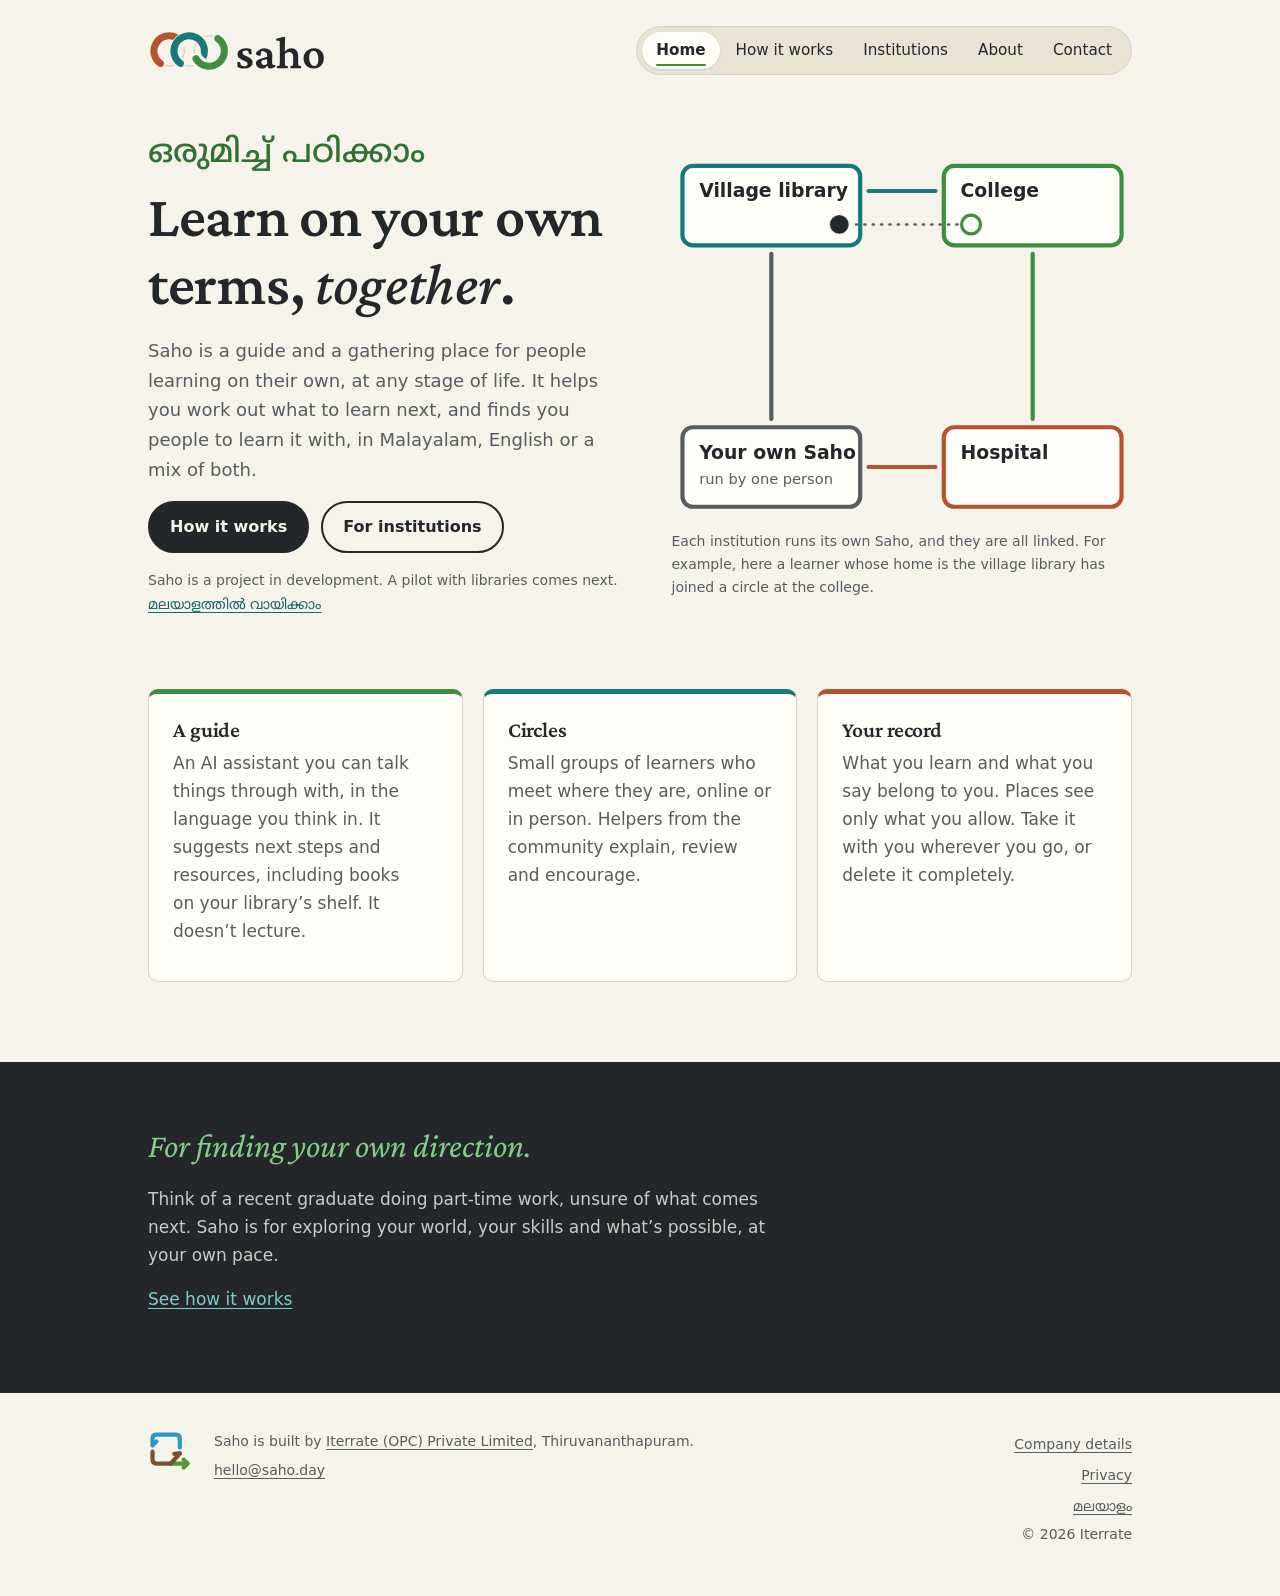
==== commit 00b2312c: "Status line: 'Saho is a project in development' (English and Malayalam) Co-Authored-By: Claude Opus " ====
--- a/docs/index.html
+++ b/docs/index.html
@@ -52,7 +52,7 @@
         <a class="btn primary" href="how-it-works.html">How it works</a>
         <a class="btn" href="institutions.html">For institutions</a>
       </div>
-      <p class="status">In development. A pilot with libraries comes next. <a href="ml.html" lang="ml">മലയാളത്തിൽ വായിക്കാം</a></p>
+      <p class="status">Saho is a project in development. A pilot with libraries comes next. <a href="ml.html" lang="ml">മലയാളത്തിൽ വായിക്കാം</a></p>
     </div>
     <figure class="fed">
   <svg viewBox="0 0 440 356" role="img" aria-label="Four linked places: a village library, a college, a hospital and someone's own Saho. A learner at the library has a dotted link to a circle at the college.">
